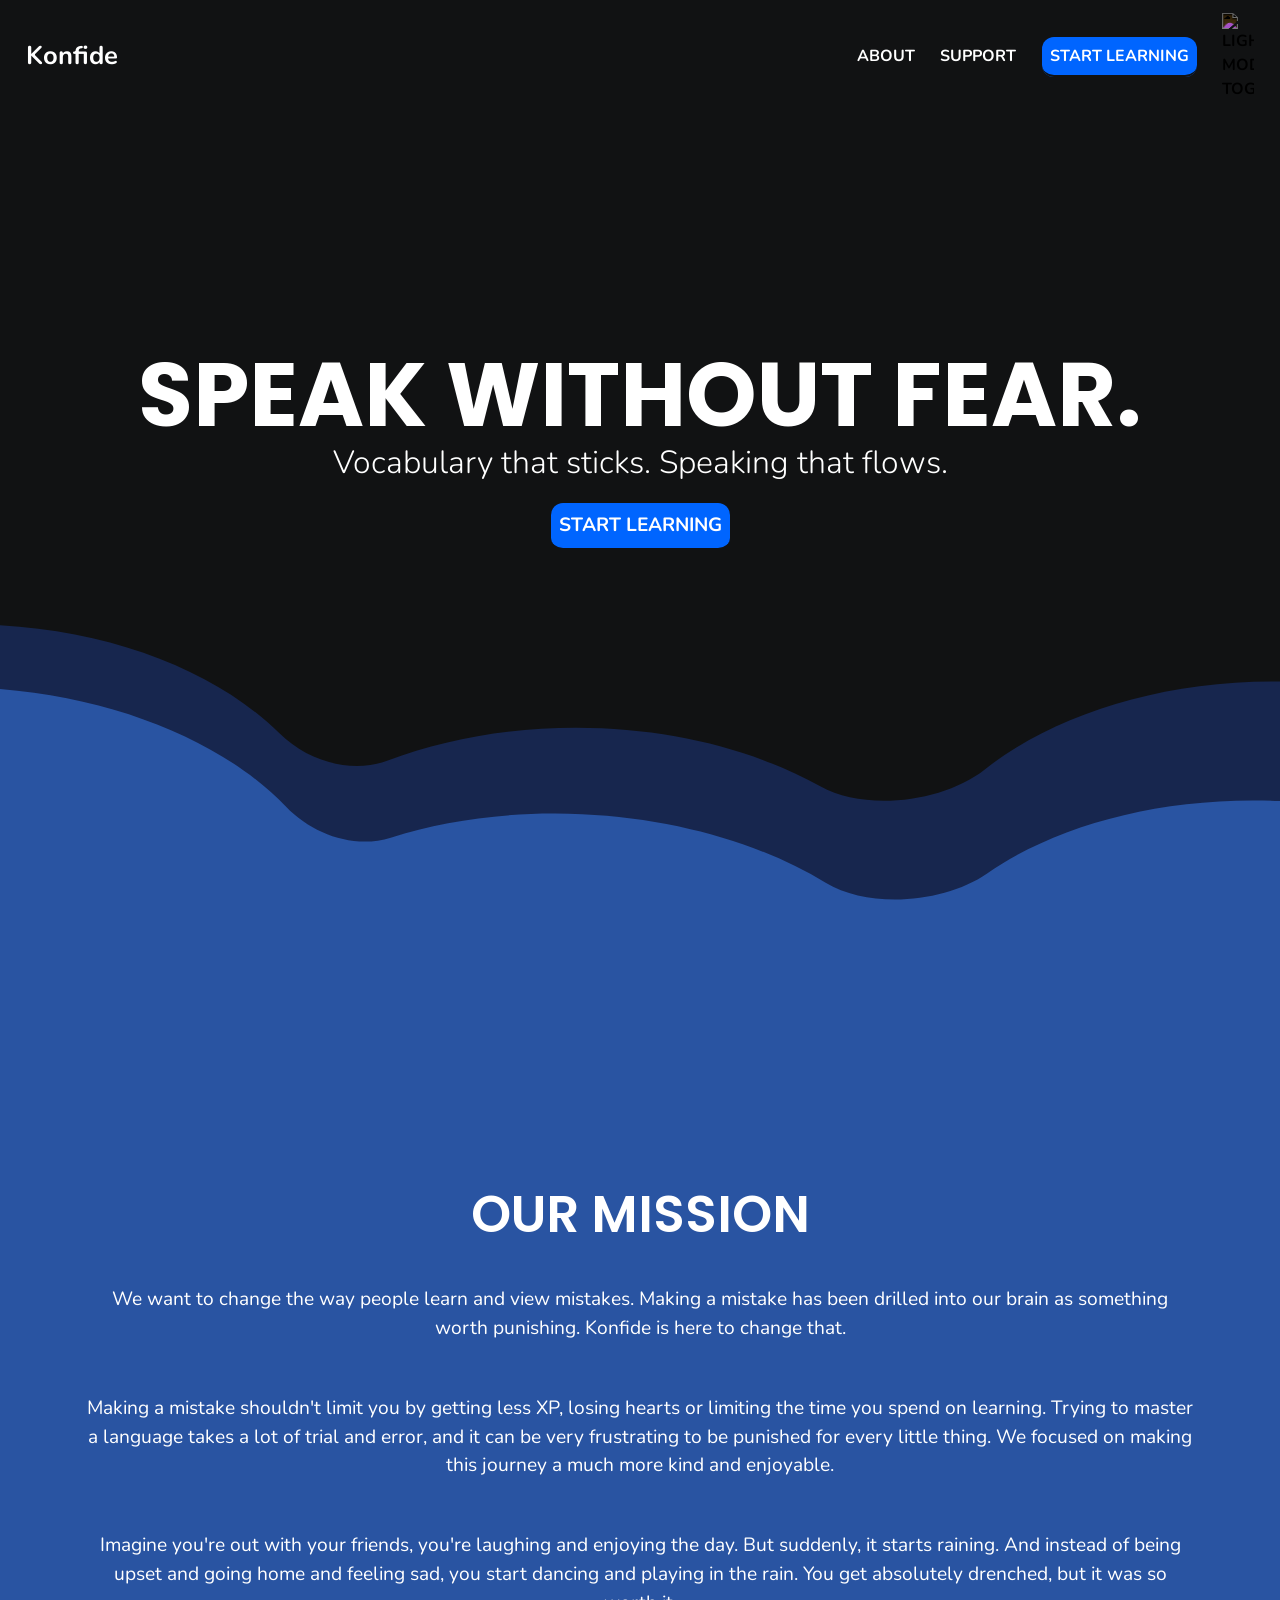
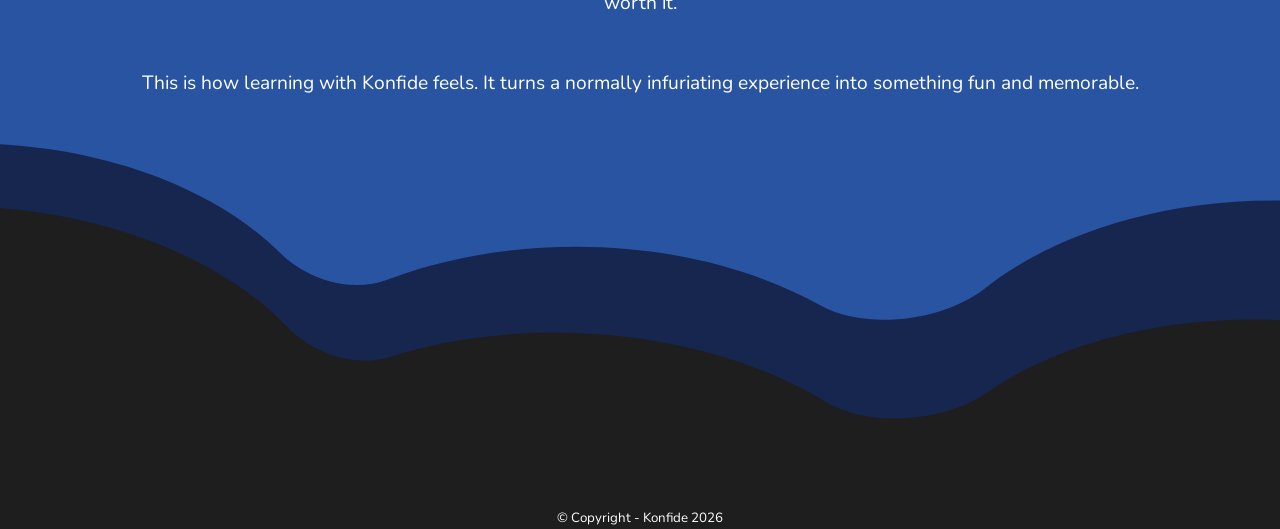
==== index.html @ a419b7b0 "made brand name clickable" ====
<!DOCTYPE html>
<html lang="en">
<head>
    <meta charset="UTF-8">
    <meta name="viewport" content="width=device-width, initial-scale=1.0">
    <meta name="description" content="Main page of Konfide. Learning revised.">
    <link rel="preconnect" href="https://fonts.googleapis.com">
    <link rel="preconnect" href="https://fonts.gstatic.com" crossorigin>
    <link href="https://fonts.googleapis.com/css2?family=Nunito:ital,wght@0,200..1000;1,200..1000&family=Poppins:ital,wght@0,100;0,200;0,300;0,400;0,500;0,600;0,700;0,800;0,900;1,100;1,200;1,300;1,400;1,500;1,600;1,700;1,800;1,900&display=swap" rel="stylesheet">
    <link rel="stylesheet" href="reset.css">
    <link rel="stylesheet" href="landing-style.css">
    <title>Konfide - Learn without fear</title>
</head>
<body>
    <header class="nav-bar">
        <div class="responsivity">
            <a href="/" id="brand"><strong>Konfide</strong></a>
            <nav>
                <ul>
                    <li><a href="#about">about</a></li>
                    <li><a href="#">support</a></li>
                    <li><a href="/onboarding/step-1/" class="start-button">start learning</a></li>
                    <li><img src="https://www.svgrepo.com/show/525081/sun-2.svg" alt="light-mode toggle" id="theme-toggle"></li>
                </ul>
            </nav>
        </div>
    </header>
    <main>
        <section class="hero">
            <h1>speak without fear.</h1>
            <p>Vocabulary that sticks. Speaking that flows.</p>
            <a href="/onboarding/step-1/" class="start-button-special">start learning</a>
        </section>
        <div class="divider">
            <img src="/images/Wave-landing.svg" alt="Section divider">
        </div>
        <section class="about" id="about">
            <h2>our mission</h2>
            <p>We want to change the way people learn and view mistakes. Making a mistake has been drilled into our brain as something worth punishing. Konfide is here to change that.</p>
            <p>Making a mistake shouldn't limit you by getting less XP, losing hearts or limiting the time you spend on learning. Trying to master a language takes a lot of trial and error, and it can be very frustrating to be punished for every little thing. We focused on making this journey a much more kind and enjoyable.</p>
            <p>Imagine you're out with your friends, you're laughing and enjoying the day. But suddenly, it starts raining. And instead of being upset and going home and feeling sad, you start dancing and playing in the rain. You get absolutely drenched, but it was so worth it.</p>
            <p>This is how learning with Konfide feels. It turns a normally infuriating experience into something fun and memorable.</p>
        </section>
        <div class="divider-footer">
            <img src="/images/wave-footer.svg" alt="Section divider">
        </div>
    </main>
    <footer>
        <small>&#169; Copyright - Konfide 2026</small>
    </footer>
</body>
</html>
---- landing-style.css ----
:root{
    --darkmode_bg: #111213;
    --darkmode_text: #FFFFFF;
    --darkmode_clr_primary: #0065FF;
    --darkmode-clr-about: #2954A2;
    --darkmode-clr-footer: #1E1E1E;
    --darkmode-clr-special: #cccccc;
}
body{
    font-family: "Nunito", sans-serif;
    display: flex;
    flex-direction: column;
    justify-content: center;
    align-items: center;
    background-color: var(--darkmode_bg);
    color: var(--darkmode_text);
    position: relative;
    font-size: clamp(0.75rem,2vw,1rem);
}
header{
    width: 100%;
    background-color: var(--darkmode_bg);
    position: fixed;
    top: 0;
    z-index: 3;
}
.responsivity{
    display: flex;
    align-items: center;
    justify-content: space-between;
    padding-left: clamp(1rem,2vw,2rem);
    padding-right: clamp(1rem,2vw,2rem);
    padding-top: clamp(0.5rem,1vw,1.5rem);
    padding-bottom: clamp(0.75rem,2vw,1rem);
}
#brand{
    text-transform: capitalize;
    font-weight: initial;
}
header strong{
    font-size: clamp(1rem,2vw,2rem);
}
#theme-toggle{
    filter: invert();
    width: clamp(1rem,2.5vw,2rem);
    transition: all 0.3s;
}
#theme-toggle:hover{
    transform: rotate(90deg);
}
nav{
    display: flex;
}
ul{
    display: flex;
    list-style: none;
    align-items: center;
    gap: clamp(1rem,2vw,2rem);
}
a{
    color: var(--darkmode_text);
    text-decoration: none;
}
a, li{
    text-transform: uppercase;
    font-weight: bold;
    transition: all 0.16s ease-in-out;
    border-bottom: var(--darkmode_bg) solid 2px;
    font-size: clamp(0.75rem,2vw,1rem);
}
li:hover, .start-button:hover, .start-button-special:hover{
    border-bottom: var(--darkmode_text) solid 2px;
    cursor: pointer;
    transform: translateY(-2px);
}
.start-button:hover, .start-button-special:hover{
    box-shadow: 0 0 12px 4px #0065FF80;
    border-bottom: var(--darkmode-clr-special) solid 2px;
    transform: translateY(-2px);
}
li:last-child{
    border-bottom: none;
}
.start-button, .start-button-special{
    background-color: var(--darkmode_clr_primary);
    border-radius: 0.75rem;
    padding: 0.5rem;
    text-align: center;
}
main, .hero{
    display: flex;
    flex-direction: column;
    align-items: center;
    justify-content: center;
}
.hero{
    height: 100vh;
    height: 100dvh;
}
h1{
    font-family: "Poppins", sans-serif;
    font-size: clamp(2.5rem, 7vw, 6rem);
    font-weight: 700;
    text-transform: uppercase;
    margin-bottom: 0;
    line-height: 1;
    text-align: center;
}
.hero>p{
    font-weight: 300;
    margin-top: 0;
    font-size: clamp(1rem,2.5vw,2rem);
}
.start-button-special{
    font-size: clamp(1rem,1.5vw,1.5rem);
    margin-top: clamp(0.75rem,2vw,1rem);
    z-index: 2;
    border-bottom: var(--darkmode_bg) solid 2px;
}
.about{
    background-color: var(--darkmode-clr-about);
    width: 100%;
    padding: clamp(1rem,2.5vw,2rem);
    padding-bottom: clamp(10rem, 30vh, 18rem);
    padding-top: clamp(8rem, 15vh, 12rem);
    text-align: center;
    z-index: 1;
    font-size: clamp(0.75rem,2vw,1rem);
    margin-top: clamp(-4rem, - 6vh, -6rem);
}
.about h2{
    font-size: clamp(1.75rem, 4vw, 3.5rem);
    margin-top: clamp(3rem, 4vw, 5rem);
}
.divider, .divider-footer{
    height: 50vh;
    width: 100%;
    overflow: hidden;
}
.divider{
    margin-top: clamp(-25rem, -40vh, -15rem);
}
.divider-footer{
    margin-top: clamp(-25rem, -40vh, -15rem);
    z-index: 2;
}
.divider img, .divider-footer img{
    width: 100%;
    height: 100%;
    object-fit: cover;
    transform: scale(2) translateY(20%);
}
h2{
    text-transform: uppercase;
    font-family: "Poppins", sans-serif;
    font-weight: 600;
    font-size: clamp(1.5rem, 2.5vw, 2.5rem);
    margin: clamp(1rem,2.5vw,2rem);
}
.about p{
    padding: clamp(3rem, 4vw, 5rem);
    padding-top: 0;
    font-size: clamp(1rem, 1.5vw, 1.25rem);
}
footer{
    background-color: var(--darkmode-clr-footer);
    width: 100%;
    display: flex;
    justify-content: center;
}
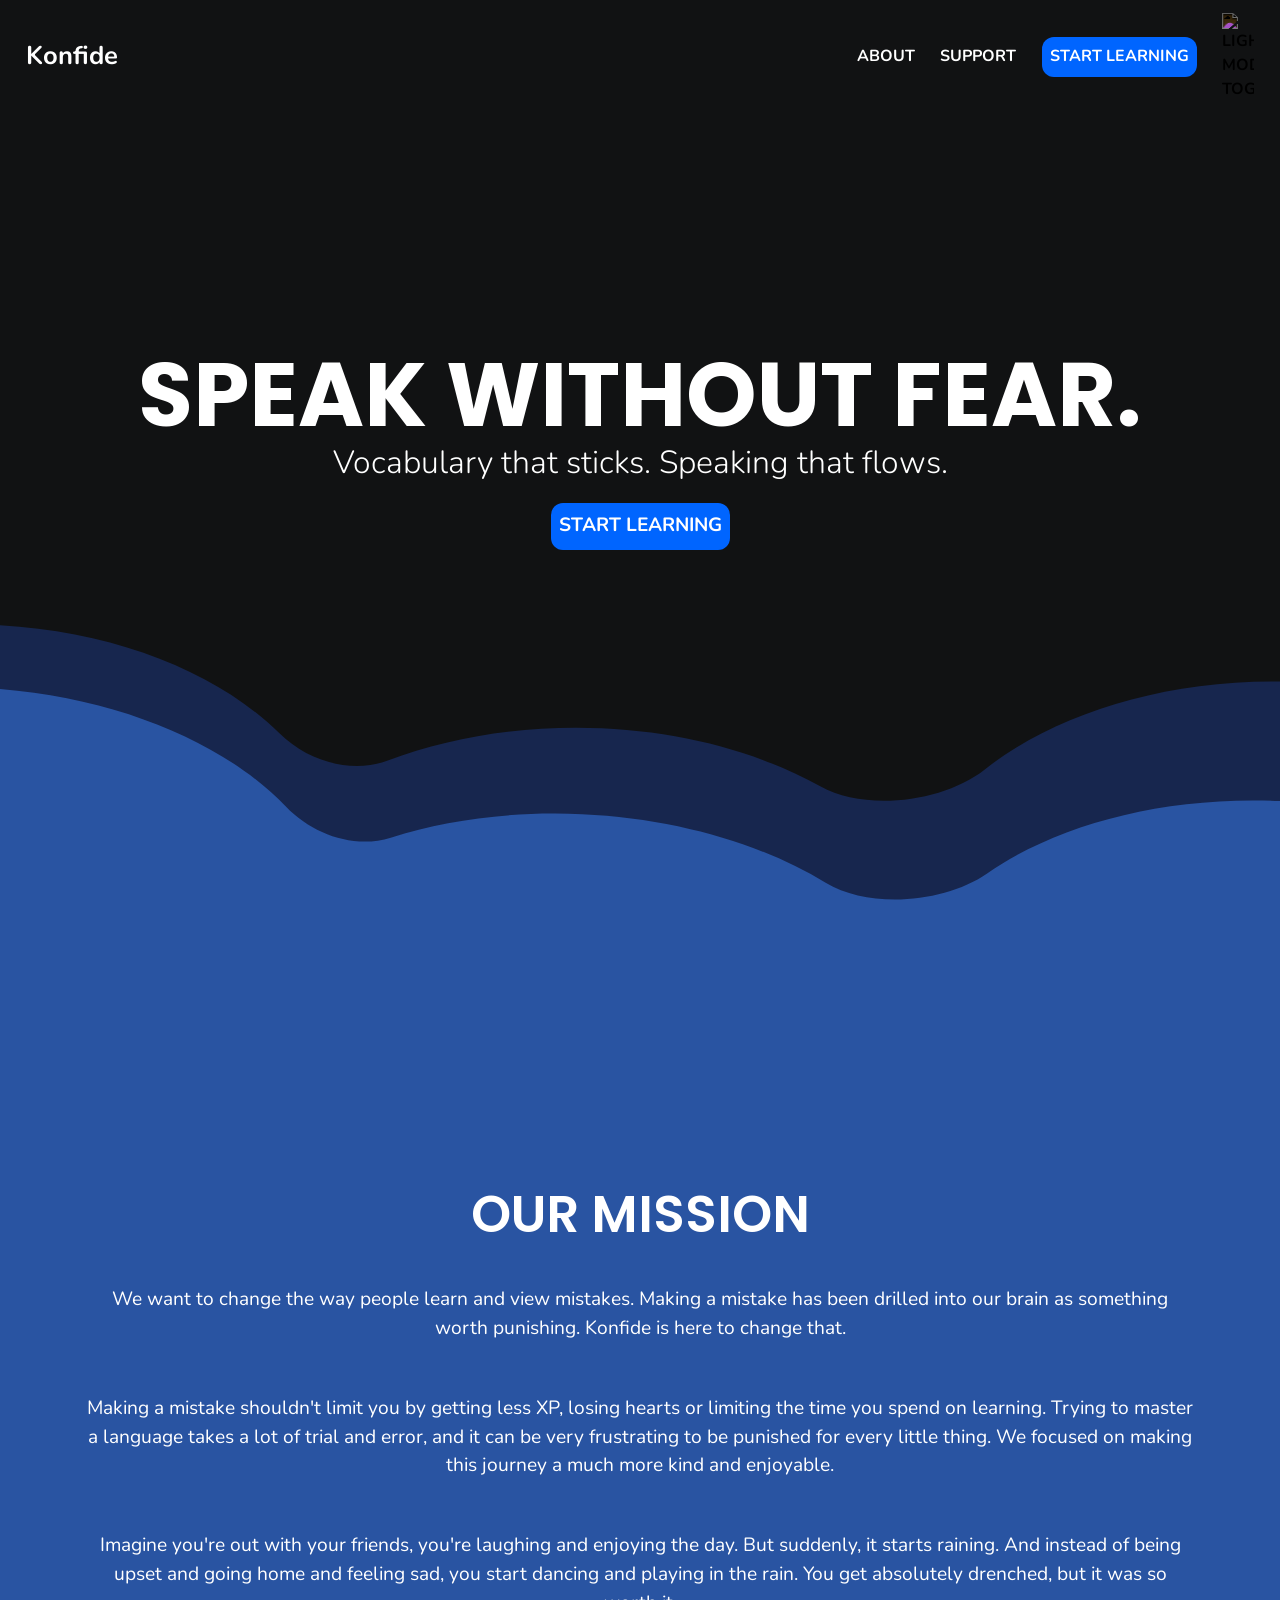
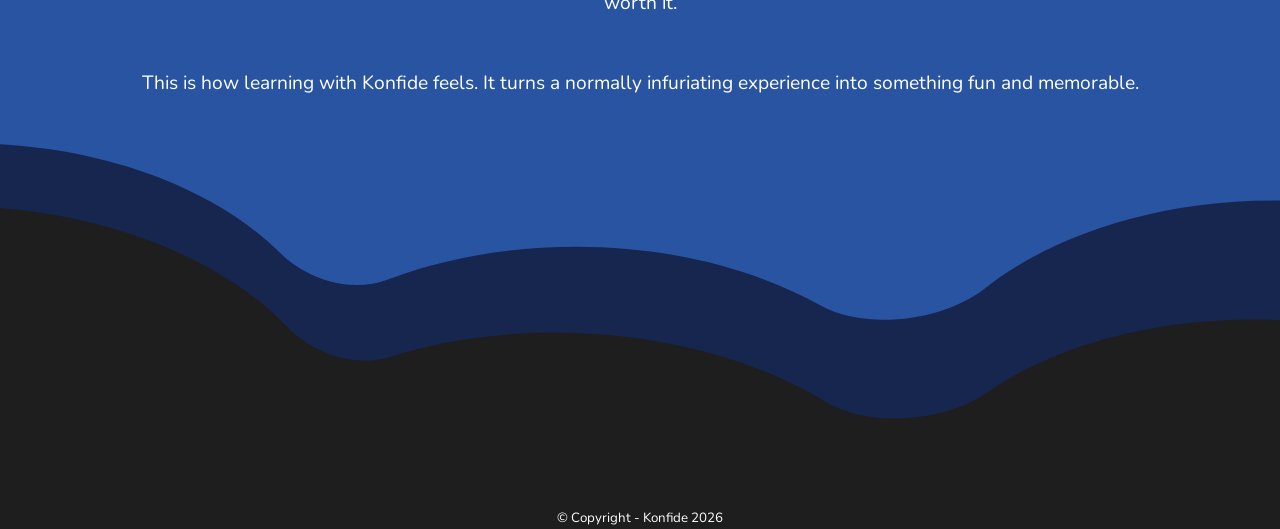
==== commit 941b9b8b: "finished landing page lightmode, but the option refreshes on reload" ====
--- a/index.html
+++ b/index.html
@@ -9,6 +9,7 @@
     <link href="https://fonts.googleapis.com/css2?family=Nunito:ital,wght@0,200..1000;1,200..1000&family=Poppins:ital,wght@0,100;0,200;0,300;0,400;0,500;0,600;0,700;0,800;0,900;1,100;1,200;1,300;1,400;1,500;1,600;1,700;1,800;1,900&display=swap" rel="stylesheet">
     <link rel="stylesheet" href="reset.css">
     <link rel="stylesheet" href="landing-style.css">
+    <script src="script.js" defer></script>
     <title>Konfide - Learn without fear</title>
 </head>
 <body>
@@ -31,8 +32,11 @@
             <p>Vocabulary that sticks. Speaking that flows.</p>
             <a href="/onboarding/step-1/" class="start-button-special">start learning</a>
         </section>
-        <div class="divider">
+        <div class="divider" id="darkmode-divider">
             <img src="/images/Wave-landing.svg" alt="Section divider">
+        </div>
+        <div class="divider" id="lightmode-divider">
+            <img src="/images/wave-lightmode.svg" alt="Section divider">
         </div>
         <section class="about" id="about">
             <h2>our mission</h2>
@@ -41,8 +45,11 @@
             <p>Imagine you're out with your friends, you're laughing and enjoying the day. But suddenly, it starts raining. And instead of being upset and going home and feeling sad, you start dancing and playing in the rain. You get absolutely drenched, but it was so worth it.</p>
             <p>This is how learning with Konfide feels. It turns a normally infuriating experience into something fun and memorable.</p>
         </section>
-        <div class="divider-footer">
+        <div class="divider-footer" id="footer-darkmode">
             <img src="/images/wave-footer.svg" alt="Section divider">
+        </div>
+        <div class="divider-footer" id="footer-lightmode">
+            <img src="/images/footer-lightmode.svg" alt="Section divider">
         </div>
     </main>
     <footer>
--- a/landing-style.css
+++ b/landing-style.css
@@ -6,6 +6,9 @@
     --darkmode-clr-footer: #1E1E1E;
     --darkmode-clr-special: #cccccc;
 }
+html{
+    scroll-behavior: smooth;
+}
 body{
     font-family: "Nunito", sans-serif;
     display: flex;
@@ -64,8 +67,8 @@
 a, li{
     text-transform: uppercase;
     font-weight: bold;
-    transition: all 0.16s ease-in-out;
-    border-bottom: var(--darkmode_bg) solid 2px;
+    transition: transform 0.16s ease-in-out, border-bottom 0.16s ease-in-out;
+    border-bottom: transparent solid 2px;
     font-size: clamp(0.75rem,2vw,1rem);
 }
 li:hover, .start-button:hover, .start-button-special:hover{
@@ -84,8 +87,10 @@
 .start-button, .start-button-special{
     background-color: var(--darkmode_clr_primary);
     border-radius: 0.75rem;
+    box-shadow: 0 0 12px 4px #0066ff00;
     padding: 0.5rem;
     text-align: center;
+    transition: transform 0.16s ease-in-out, box-shadow 0.16s ease-in-out;
 }
 main, .hero{
     display: flex;
@@ -115,7 +120,7 @@
     font-size: clamp(1rem,1.5vw,1.5rem);
     margin-top: clamp(0.75rem,2vw,1rem);
     z-index: 2;
-    border-bottom: var(--darkmode_bg) solid 2px;
+    border-bottom: transparent solid 2px;
 }
 .about{
     background-color: var(--darkmode-clr-about);
@@ -127,6 +132,10 @@
     z-index: 1;
     font-size: clamp(0.75rem,2vw,1rem);
     margin-top: clamp(-4rem, - 6vh, -6rem);
+    display: flex;
+    flex-direction: column;
+    justify-content: center;
+    align-items: center;
 }
 .about h2{
     font-size: clamp(1.75rem, 4vw, 3.5rem);
@@ -139,6 +148,18 @@
 }
 .divider{
     margin-top: clamp(-25rem, -40vh, -15rem);
+}
+#lightmode-divider {
+    display: none;
+}
+body.light-mode #lightmode-divider {
+    display: block;
+}
+body.light-mode #darkmode-divider {
+    display: none;
+}
+.hidden{
+    display: none;
 }
 .divider-footer{
     margin-top: clamp(-25rem, -40vh, -15rem);
@@ -161,10 +182,50 @@
     padding: clamp(3rem, 4vw, 5rem);
     padding-top: 0;
     font-size: clamp(1rem, 1.5vw, 1.25rem);
+    max-width: 80rem;
 }
 footer{
     background-color: var(--darkmode-clr-footer);
     width: 100%;
     display: flex;
     justify-content: center;
+}
+body.light-mode {
+    --darkmode_bg: #F8FAFC;
+    --darkmode_text: #111213;
+    --darkmode-clr-about: #93C5FD;
+    --darkmode-clr-footer: #395EA2;
+}
+
+body.light-mode #theme-toggle {
+    filter: none;
+}
+
+body.light-mode a {
+    color: var(--darkmode_text);
+}
+
+body.light-mode .start-button, body.light-mode .start-button-special {
+    background-color: var(--darkmode_clr_primary);
+    color: var(--darkmode_bg);
+}
+body.light-mode footer {
+    color: var(--darkmode_bg);
+}
+body.light-mode .start-button:hover, body.light-mode .start-button-special:hover{
+    border-bottom: #113086 solid 2px;
+}
+body.light-mode .about{
+    color: #0F172A;
+}
+#footer-lightmode {
+    display: none;
+}
+
+body.light-mode #footer-lightmode {
+    display: flex;
+}
+
+body.light-mode #footer-darkmode {
+    display: none;
 }
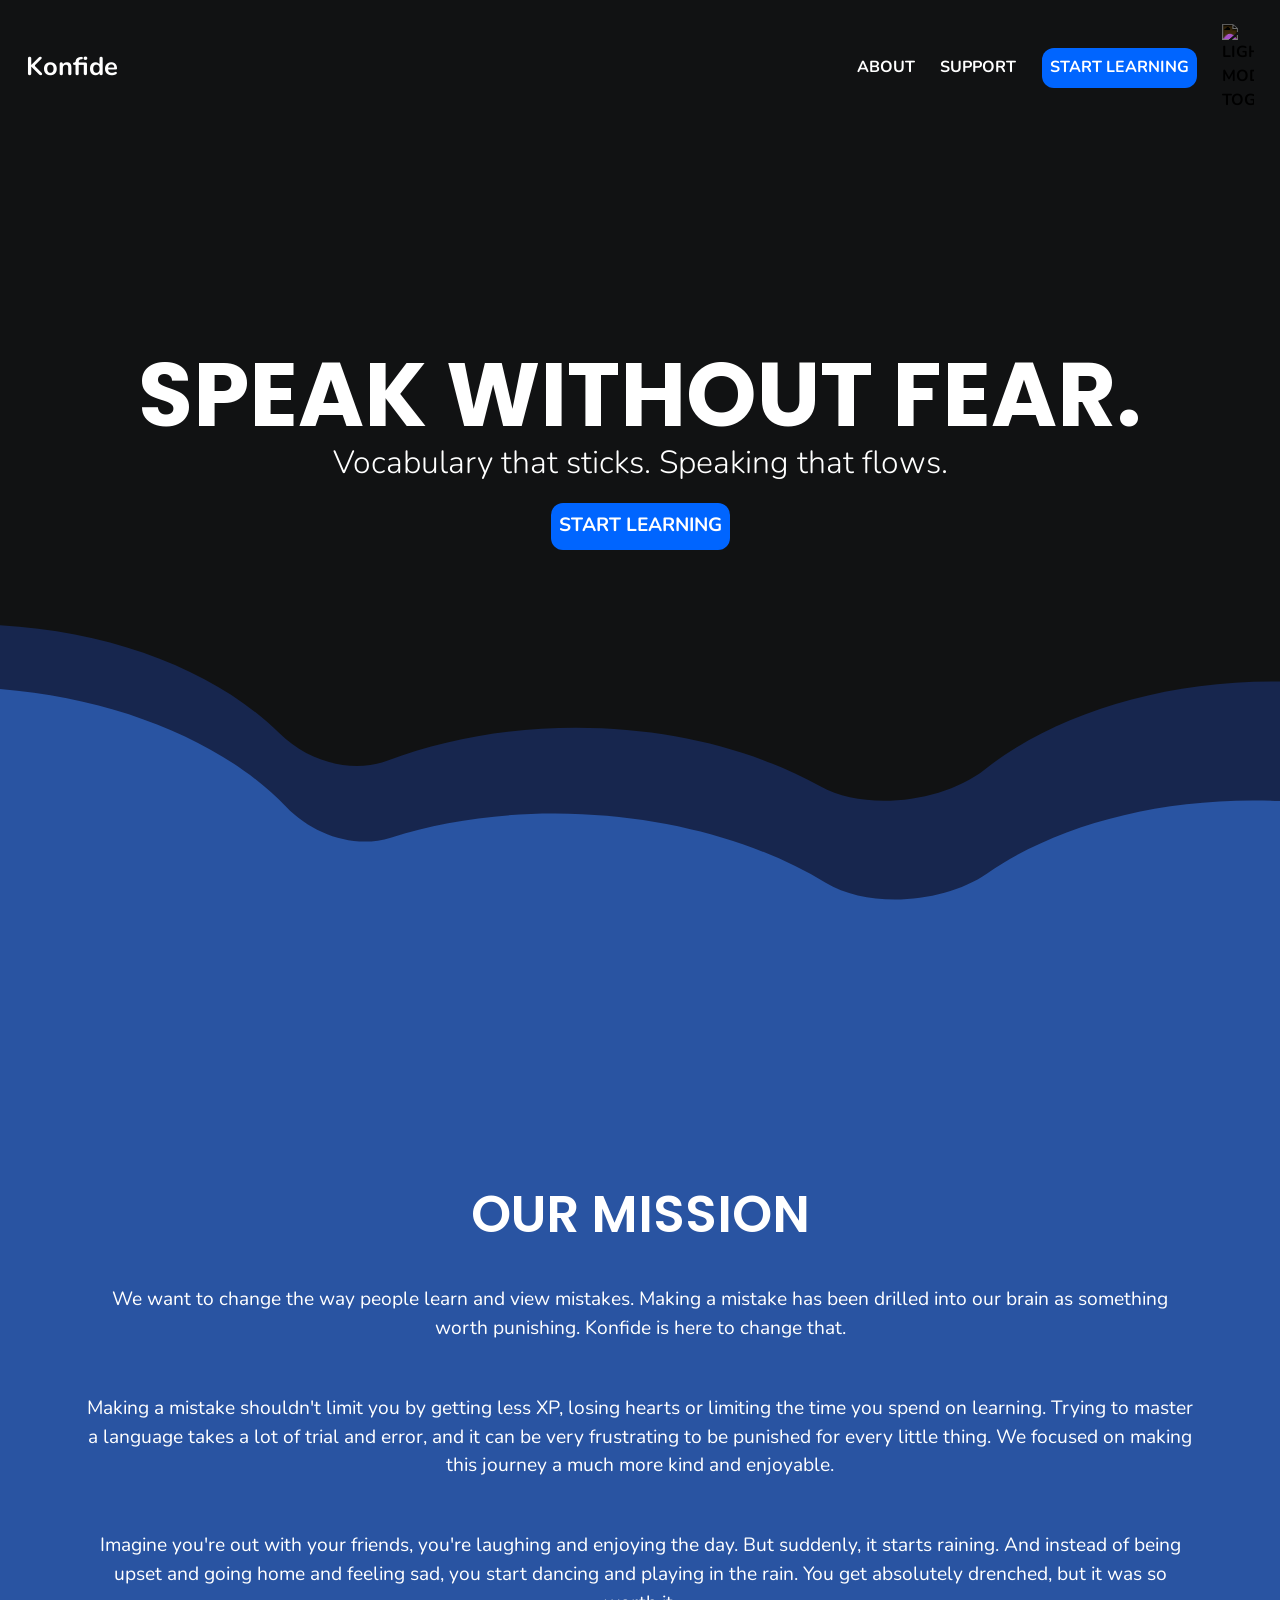
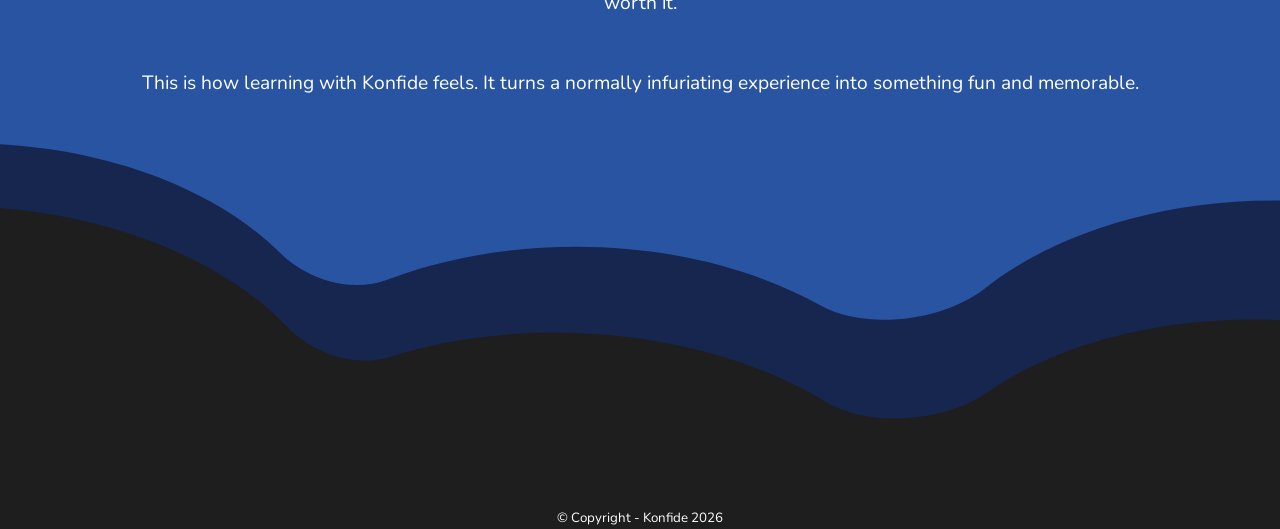
==== commit b1b0f9be: "made hamburger menu work, polishing next" ====
--- a/index.html
+++ b/index.html
@@ -15,14 +15,28 @@
 <body>
     <header class="nav-bar">
         <div class="responsivity">
-            <a href="/" id="brand"><strong>Konfide</strong></a>
+            <div class="phone-header">
+                <a href="/" id="brand"><strong>Konfide</strong></a>
+                <div class="hamburger">
+                        <div class="line-1"></div>
+                        <div class="line-2"></div>
+                        <div class="line-3"></div>
+                </div>
+            </div>
             <nav>
-                <ul>
+                <ul class="wide">
                     <li><a href="#about">about</a></li>
                     <li><a href="#">support</a></li>
-                    <li><a href="/onboarding/step-1/" class="start-button">start learning</a></li>
+                    <li><a href="../../onboarding/step-1/" class="start-button">start learning</a></li>
                     <li><img src="https://www.svgrepo.com/show/525081/sun-2.svg" alt="light-mode toggle" id="theme-toggle"></li>
                 </ul>
+                <section class="hamburger-menu">
+                    <ul>
+                        <li><a href="#about">about</a></li>
+                        <li><a href="#">support</a></li>
+                        <li><img src="https://www.svgrepo.com/show/525081/sun-2.svg" alt="light-mode toggle" id="theme-toggle"></li>
+                    </ul>
+                </section>
             </nav>
         </div>
     </header>
@@ -30,13 +44,13 @@
         <section class="hero">
             <h1>speak without fear.</h1>
             <p>Vocabulary that sticks. Speaking that flows.</p>
-            <a href="/onboarding/step-1/" class="start-button-special">start learning</a>
+            <a href="../../onboarding/step-1/" class="start-button-special">start learning</a>
         </section>
         <div class="divider" id="darkmode-divider">
             <img src="/images/Wave-landing.svg" alt="Section divider">
         </div>
         <div class="divider" id="lightmode-divider">
-            <img src="/images/wave-lightmode.svg" alt="Section divider">
+            <img src="../../images/wave-lightmode.svg" alt="Section divider">
         </div>
         <section class="about" id="about">
             <h2>our mission</h2>
@@ -46,10 +60,10 @@
             <p>This is how learning with Konfide feels. It turns a normally infuriating experience into something fun and memorable.</p>
         </section>
         <div class="divider-footer" id="footer-darkmode">
-            <img src="/images/wave-footer.svg" alt="Section divider">
+            <img src="../../images/wave-footer.svg" alt="Section divider">
         </div>
         <div class="divider-footer" id="footer-lightmode">
-            <img src="/images/footer-lightmode.svg" alt="Section divider">
+            <img src="../../images/footer-lightmode.svg" alt="Section divider">
         </div>
     </main>
     <footer>
--- a/landing-style.css
+++ b/landing-style.css
@@ -33,15 +33,27 @@
     justify-content: space-between;
     padding-left: clamp(1rem,2vw,2rem);
     padding-right: clamp(1rem,2vw,2rem);
-    padding-top: clamp(0.5rem,1vw,1.5rem);
-    padding-bottom: clamp(0.75rem,2vw,1rem);
+    padding-top: clamp(0.75rem,2vw,1.5rem);
+    padding-bottom: clamp(0.75rem,2vw,1.5rem);
+}
+.phone-header{
+    display: flex;
+    justify-content: space-between;
+    align-items: center;
+}
+.vertical{
+    display: flex;
+    flex-direction: column;
+    align-items: center;
+    justify-content: center;
+    width: 100%;
 }
 #brand{
     text-transform: capitalize;
     font-weight: initial;
 }
 header strong{
-    font-size: clamp(1rem,2vw,2rem);
+    font-size: clamp(1.125rem,2vw,2rem);
 }
 #theme-toggle{
     filter: invert();
@@ -53,8 +65,9 @@
 }
 nav{
     display: flex;
-}
-ul{
+    align-items: center;
+}
+ul.wide{
     display: flex;
     list-style: none;
     align-items: center;
@@ -69,7 +82,7 @@
     font-weight: bold;
     transition: transform 0.16s ease-in-out, border-bottom 0.16s ease-in-out;
     border-bottom: transparent solid 2px;
-    font-size: clamp(0.75rem,2vw,1rem);
+    font-size: clamp(0.75rem,1.25vw,1rem);
 }
 li:hover, .start-button:hover, .start-button-special:hover{
     border-bottom: var(--darkmode_text) solid 2px;
@@ -91,6 +104,40 @@
     padding: 0.5rem;
     text-align: center;
     transition: transform 0.16s ease-in-out, box-shadow 0.16s ease-in-out;
+}
+.hamburger{
+    display: flex;
+    flex-direction: column;
+    gap: 0.25rem;
+}
+.line-1, .line-2, .line-3{
+    width: 1.25rem;
+    height: 0.125rem;
+    background-color: var(--darkmode_text);
+    border-radius: 0.25rem;
+    transition: all 0.3s ease-in-out;
+}
+.hamburger.change .line-1{
+    transform: rotate(45deg) translate(0,8.5px);
+}
+.hamburger.change .line-2{
+    opacity: 0;
+}
+.hamburger.change .line-3{
+    transform: rotate(-45deg) translate(0,-8.5px);
+}
+.hamburger-menu{
+    display: none;
+}
+.active{
+    display: flex;
+    flex-direction: column;
+    align-items: center;
+    justify-content: center;
+    height: 100vh;
+    height: 100dvh;
+    width: 100%;
+    color: var(--darkmode_text);
 }
 main, .hero{
     display: flex;
@@ -228,4 +275,20 @@
 
 body.light-mode #footer-darkmode {
     display: none;
+}
+@media(width>768px){
+    .hamburger{
+        display: none;
+    }
+    .line-1, .line-2, .line-3{
+        display: none;
+    }
+}
+@media(width<=768px){
+    ul.wide{
+        display: none;
+    }
+    .phone-header{
+        width: 100%;
+    }
 }
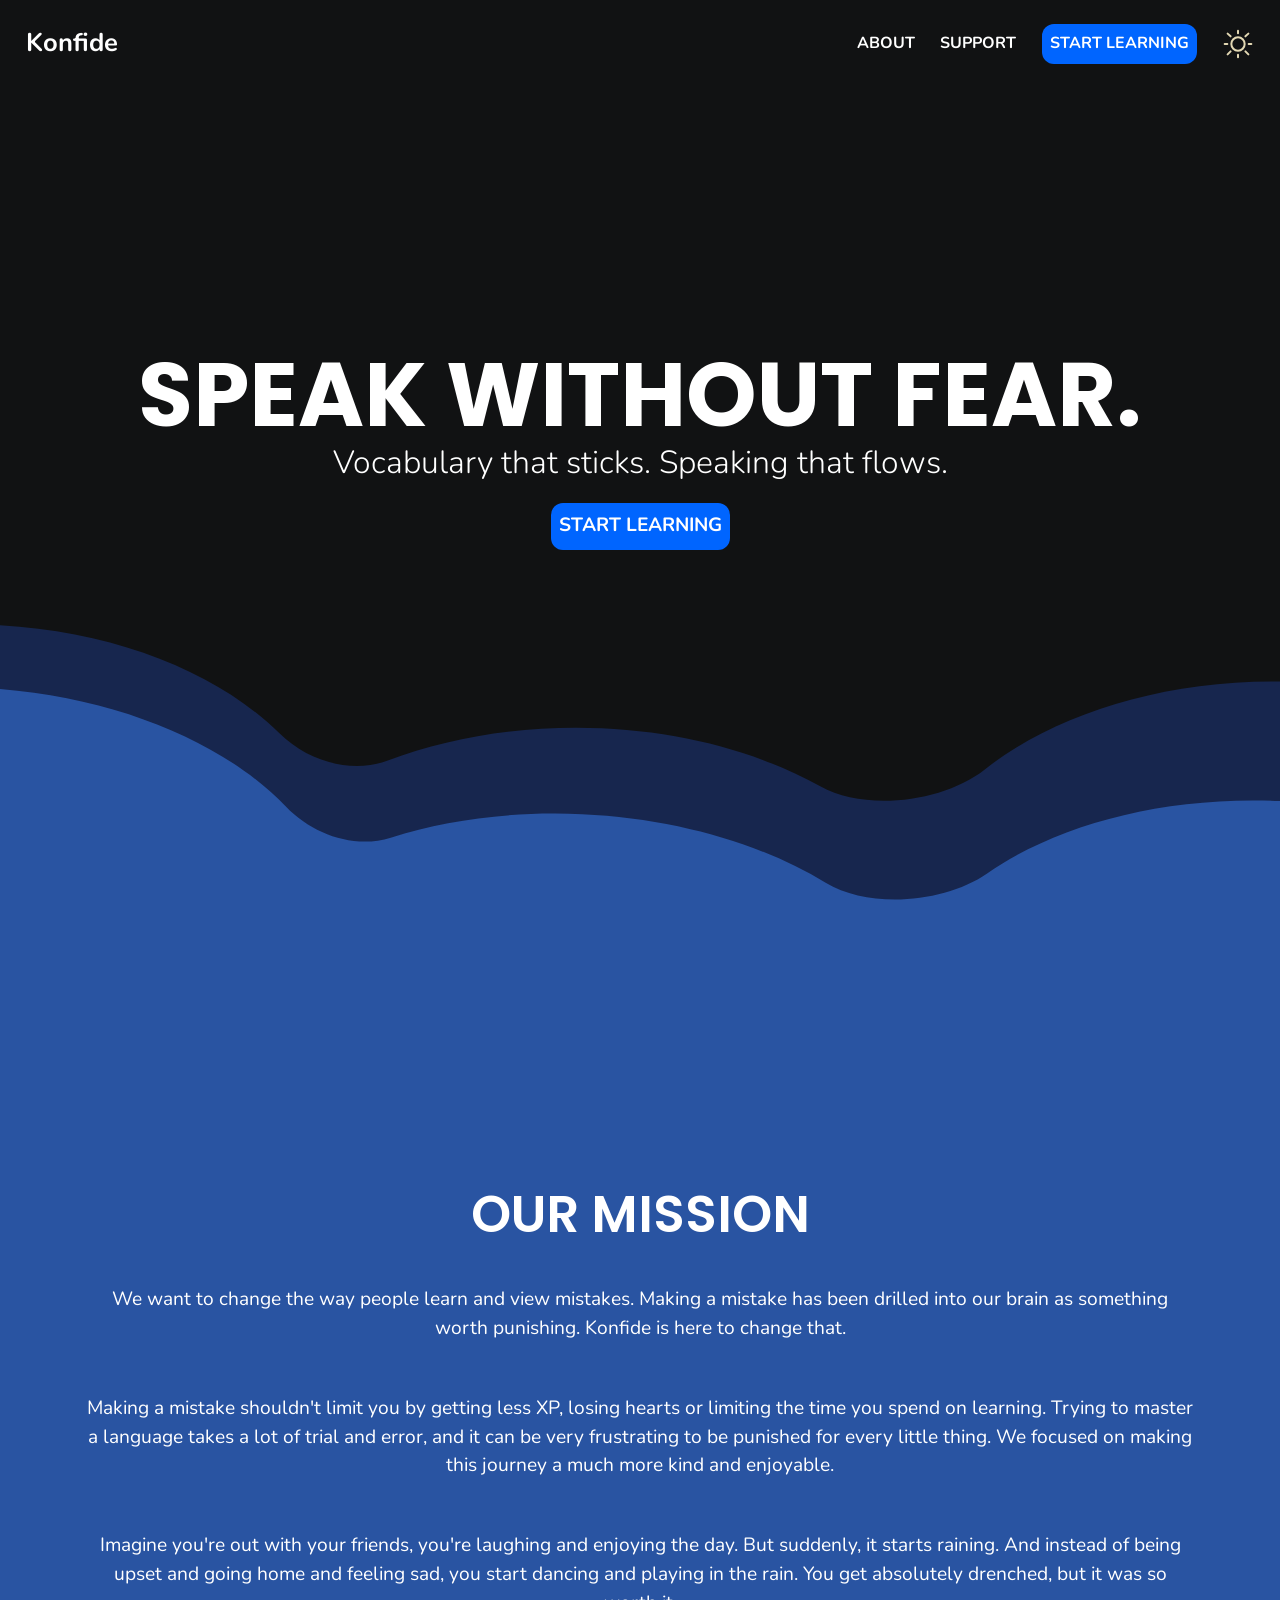
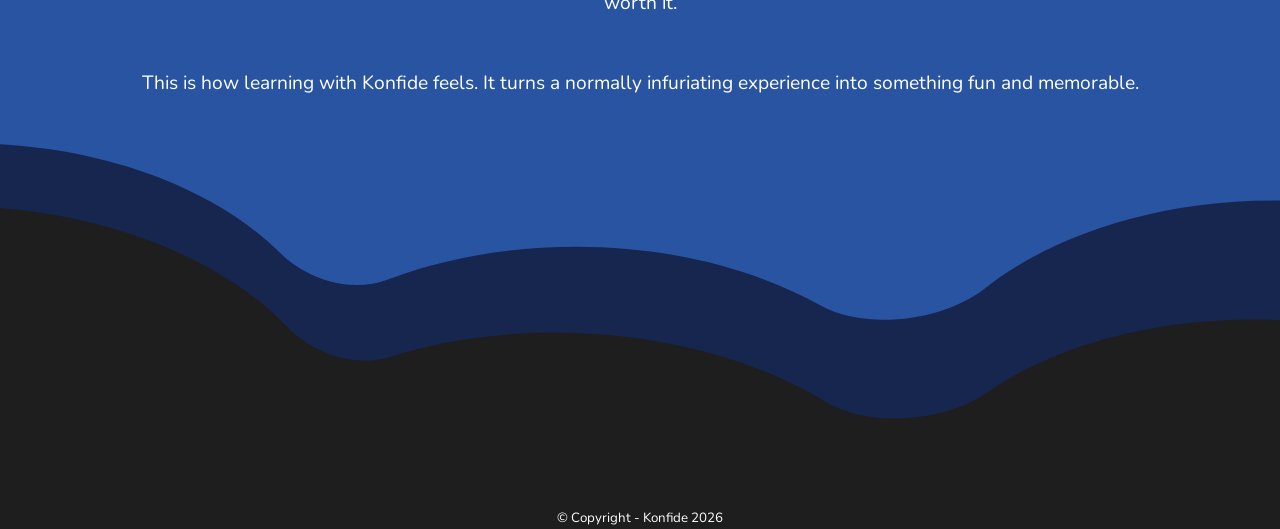
==== commit 392348b2: "now all images should be available in the live site" ====
--- a/index.html
+++ b/index.html
@@ -28,13 +28,13 @@
                     <li><a href="#about">about</a></li>
                     <li><a href="#">support</a></li>
                     <li><a href="../../onboarding/step-1/" class="start-button">start learning</a></li>
-                    <li><img src="https://www.svgrepo.com/show/525081/sun-2.svg" alt="light-mode toggle" id="theme-toggle"></li>
+                    <li><img src="/images/sun-2-svgrepo-com.svg" alt="light-mode toggle" id="theme-toggle"></li>
                 </ul>
                 <section class="hamburger-menu">
                     <ul>
                         <li><a href="#about">about</a></li>
                         <li><a href="#">support</a></li>
-                        <li><img src="https://www.svgrepo.com/show/525081/sun-2.svg" alt="light-mode toggle" id="theme-toggle"></li>
+                        <li><img src="/images/sun-2-svgrepo-com.svg" alt="light-mode toggle" id="theme-toggle-hamburger"></li>
                     </ul>
                 </section>
             </nav>
--- a/landing-style.css
+++ b/landing-style.css
@@ -55,12 +55,15 @@
 header strong{
     font-size: clamp(1.125rem,2vw,2rem);
 }
-#theme-toggle{
+#theme-toggle, #theme-toggle-hamburger{
     filter: invert();
-    width: clamp(1rem,2.5vw,2rem);
+    width: clamp(1.5rem,2.5vw,2rem);
     transition: all 0.3s;
 }
-#theme-toggle:hover{
+#theme-toggle-hamburger{
+    width: 2rem;
+}
+#theme-toggle:hover, #theme-toggle-hamburger:hover{
     transform: rotate(90deg);
 }
 nav{
@@ -82,6 +85,8 @@
     font-weight: bold;
     transition: transform 0.16s ease-in-out, border-bottom 0.16s ease-in-out;
     border-bottom: transparent solid 2px;
+}
+.wide a, .wide li{
     font-size: clamp(0.75rem,1.25vw,1rem);
 }
 li:hover, .start-button:hover, .start-button-special:hover{
@@ -128,6 +133,18 @@
 }
 .hamburger-menu{
     display: none;
+}
+.hamburger-menu ul{
+    list-style: none;
+    margin: 0;
+    padding: 0;
+    display: flex;
+    justify-content: center;
+    align-items: center;
+    flex-direction: column;
+}
+.hamburger-menu li{
+    font-size: 1.5rem;
 }
 .active{
     display: flex;
@@ -244,7 +261,7 @@
     --darkmode-clr-footer: #395EA2;
 }
 
-body.light-mode #theme-toggle {
+body.light-mode #theme-toggle, body.light-mode #theme-toggle-hamburger {
     filter: none;
 }
 
